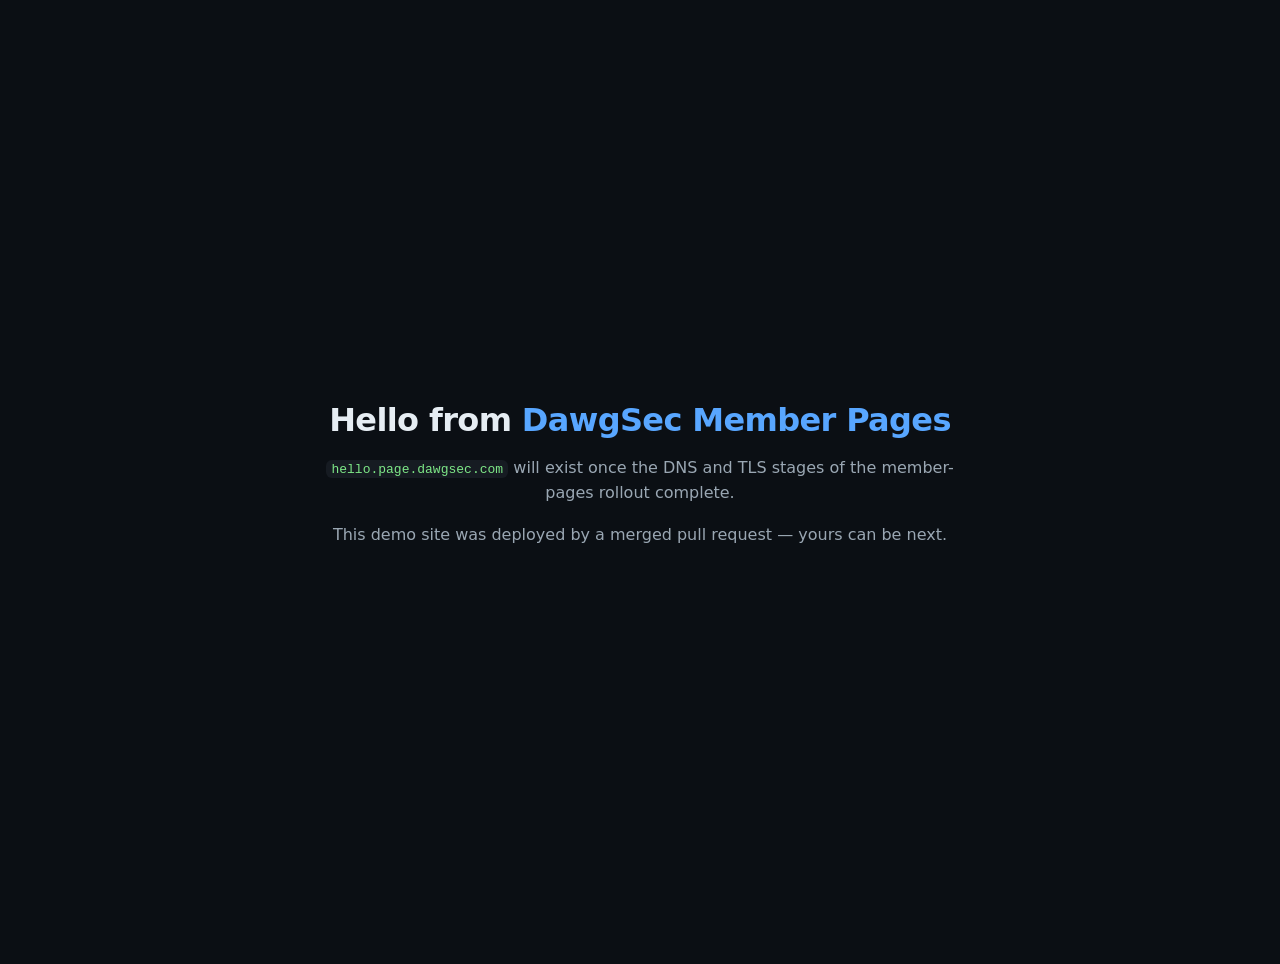
==== sites/hello/index.html @ eeaaacc8 "DawgSec member pages: PR-to-deploy static sites Adds README, PR template, sites/ validator, PR valid" ====
<!DOCTYPE html>
<html lang="en">
<head>
<meta charset="utf-8">
<meta name="viewport" content="width=device-width, initial-scale=1">
<title>Hello from DawgSec Member Pages</title>
<style>
  html, body { height: 100%; margin: 0; }
  body {
    display: flex; align-items: center; justify-content: center;
    background: #0b0f14; color: #e6edf3;
    font-family: ui-sans-serif, system-ui, -apple-system, "Segoe UI", sans-serif;
    text-align: center; padding: 2rem;
  }
  main { max-width: 40rem; }
  h1 { font-size: 2rem; margin: 0 0 1rem; letter-spacing: -0.02em; }
  h1 span { color: #58a6ff; }
  p { color: #9aa7b3; line-height: 1.6; }
  code { background: #161b22; padding: 0.15em 0.4em; border-radius: 6px; color: #7ee787; }
</style>
</head>
<body>
  <main>
    <h1>Hello from <span>DawgSec Member Pages</span></h1>
    <p>
      <code>hello.page.dawgsec.com</code> will exist once the DNS and TLS
      stages of the member-pages rollout complete.
    </p>
    <p>This demo site was deployed by a merged pull request &mdash; yours can be next.</p>
  </main>
</body>
</html>
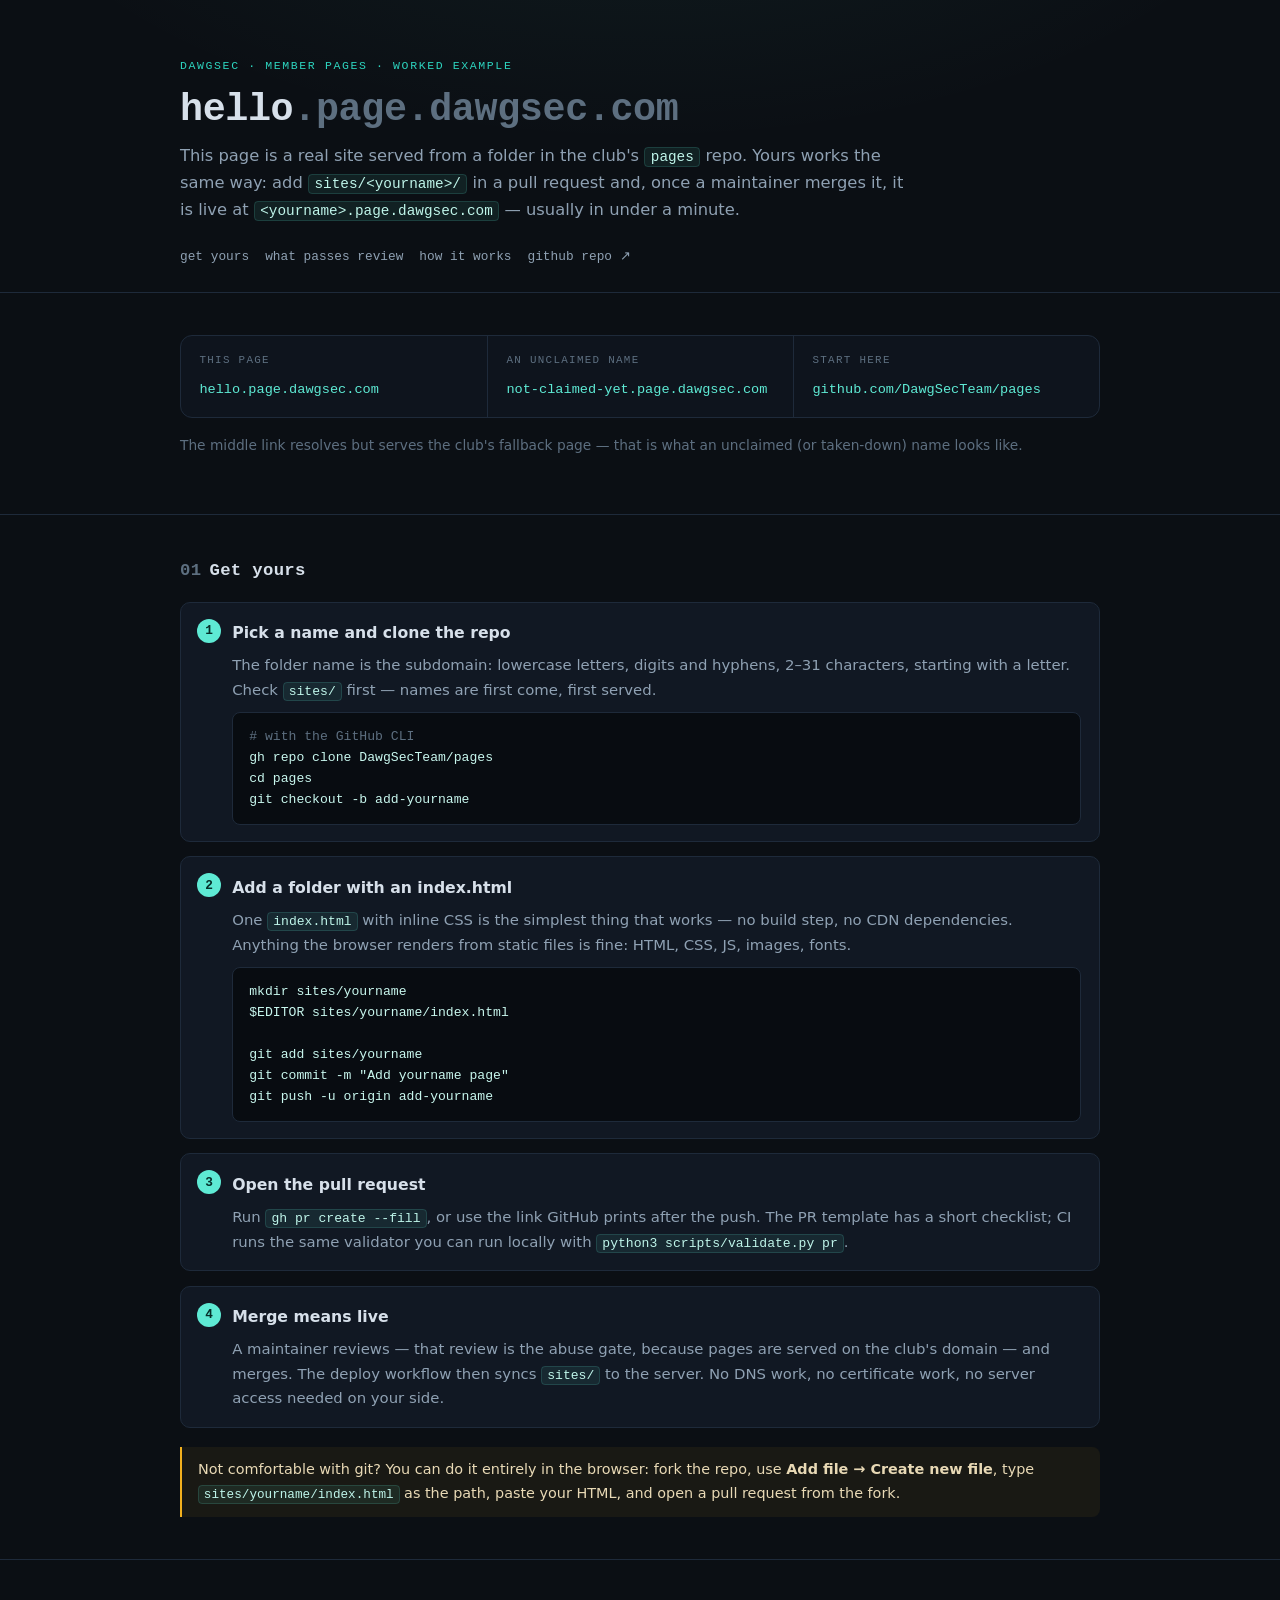
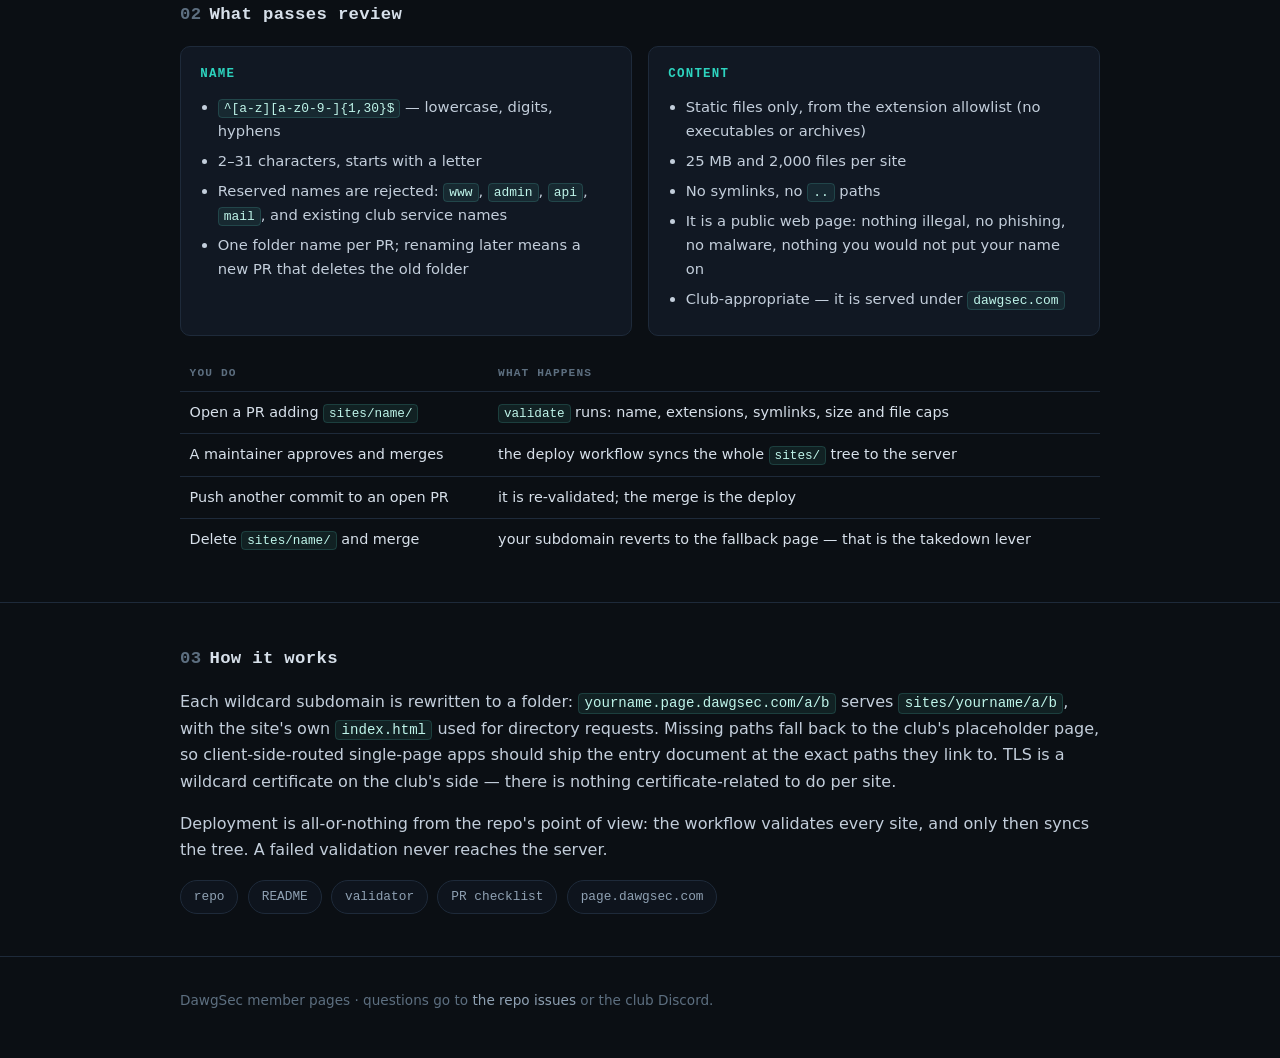
==== commit 7f2d4537: "hello: worked example with real setup instructions, links and rules" ====
--- a/sites/hello/index.html
+++ b/sites/hello/index.html
@@ -1,32 +1,202 @@
-<!DOCTYPE html>
+<!doctype html>
 <html lang="en">
 <head>
 <meta charset="utf-8">
 <meta name="viewport" content="width=device-width, initial-scale=1">
-<title>Hello from DawgSec Member Pages</title>
+<title>hello.page.dawgsec.com — Member Pages</title>
+<meta name="description" content="DawgSec member pages: get your own site at name.page.dawgsec.com by opening a pull request.">
+<link rel="icon" href="data:image/svg+xml,%3Csvg xmlns='http://www.w3.org/2000/svg' viewBox='0 0 32 32'%3E%3Crect width='32' height='32' rx='7' fill='%235eead4'/%3E%3Ctext x='7' y='23' font-family='monospace' font-size='15' font-weight='bold' fill='%230b0f14'%3E%3E_%3C/text%3E%3C/svg%3E">
 <style>
-  html, body { height: 100%; margin: 0; }
-  body {
-    display: flex; align-items: center; justify-content: center;
-    background: #0b0f14; color: #e6edf3;
-    font-family: ui-sans-serif, system-ui, -apple-system, "Segoe UI", sans-serif;
-    text-align: center; padding: 2rem;
+  :root{
+    --bg:#0b0f14; --panel:#111823; --panel-2:#0e141d; --line:#1e2a3a;
+    --ink:#d7e0ea; --muted:#8fa1b3; --dim:#5d6f80;
+    --teal:#5eead4; --teal-dim:#2dd4bf; --gold:#f2b01e;
+    --mono:ui-monospace,SFMono-Regular,Menlo,Consolas,monospace;
+    --sans:system-ui,-apple-system,"Segoe UI",Roboto,Helvetica,Arial,sans-serif;
+    --max:60rem;
   }
-  main { max-width: 40rem; }
-  h1 { font-size: 2rem; margin: 0 0 1rem; letter-spacing: -0.02em; }
-  h1 span { color: #58a6ff; }
-  p { color: #9aa7b3; line-height: 1.6; }
-  code { background: #161b22; padding: 0.15em 0.4em; border-radius: 6px; color: #7ee787; }
+  *{box-sizing:border-box}
+  html{-webkit-text-size-adjust:100%}
+  body{margin:0;background:var(--bg);color:var(--ink);font-family:var(--sans);line-height:1.65;font-size:16px;
+       background-image:radial-gradient(60rem 30rem at 50% -12rem,rgba(94,234,212,.07),transparent 70%);}
+  a{color:var(--teal);text-decoration:none}
+  a:hover{text-decoration:underline;text-underline-offset:2px}
+  code,kbd{font-family:var(--mono);font-size:.88em;background:rgba(94,234,212,.08);border:1px solid rgba(94,234,212,.15);
+       border-radius:4px;padding:.08em .38em;color:#bff5ea;white-space:nowrap}
+  .wrap{max-width:var(--max);margin:0 auto;padding:0 1.25rem}
+  header{padding:3.5rem 0 1.5rem;border-bottom:1px solid var(--line)}
+  .kicker{font-family:var(--mono);font-size:.72rem;letter-spacing:.14em;text-transform:uppercase;color:var(--teal-dim);margin:0 0 .8rem}
+  h1{font-family:var(--mono);font-size:clamp(1.6rem,4.5vw,2.4rem);line-height:1.15;margin:0 0 .7rem;letter-spacing:-.01em;word-break:break-word}
+  h1 .sub{color:var(--dim)}
+  .lede{color:var(--muted);max-width:46rem;margin:0;font-size:1.02rem}
+  nav.top{display:flex;gap:1rem;flex-wrap:wrap;margin:1.4rem 0 0;font-family:var(--mono);font-size:.8rem}
+  nav.top a{color:var(--muted);border-bottom:1px solid transparent}
+  nav.top a:hover{color:var(--teal);text-decoration:none;border-color:var(--teal)}
+  section{padding:2.6rem 0;border-bottom:1px solid var(--line)}
+  h2{font-family:var(--mono);font-size:1.08rem;letter-spacing:.02em;margin:0 0 1rem;color:var(--ink)}
+  h2 .num{color:var(--dim);margin-right:.5rem}
+  p{margin:0 0 1rem;color:#c3cedb}
+  .proof{display:grid;grid-template-columns:1fr;border:1px solid var(--line);border-radius:12px;overflow:hidden;background:var(--panel-2)}
+  @media(min-width:720px){.proof{grid-template-columns:repeat(3,1fr)}}
+  .proof div{padding:1rem 1.15rem;border-top:1px solid var(--line)}
+  .proof div:first-child{border-top:0}
+  @media(min-width:720px){.proof div{border-top:0;border-left:1px solid var(--line)}.proof div:first-child{border-left:0}}
+  .proof .lbl{font-family:var(--mono);font-size:.68rem;letter-spacing:.12em;text-transform:uppercase;color:var(--dim);display:block;margin-bottom:.3rem}
+  .proof .val{font-family:var(--mono);font-size:.85rem;word-break:break-all}
+  ol.steps{list-style:none;counter-reset:step;margin:0;padding:0;display:flex;flex-direction:column;gap:.9rem}
+  ol.steps>li{position:relative;counter-increment:step;background:var(--panel);border:1px solid var(--line);border-radius:10px;padding:1rem 1.1rem 1rem 3.2rem}
+  ol.steps>li::before{content:counter(step);position:absolute;left:1rem;top:1rem;width:1.5rem;height:1.5rem;border-radius:50%;
+      display:grid;place-items:center;font-family:var(--mono);font-size:.8rem;font-weight:700;color:#062e29;background:var(--teal)}
+  ol.steps h3{margin:.1rem 0 .45rem;font-size:.98rem;font-weight:650;color:var(--ink)}
+  ol.steps p{margin:0 0 .6rem;font-size:.93rem;color:var(--muted)}
+  ol.steps p:last-child{margin-bottom:0}
+  pre{margin:0;background:#080c11;border:1px solid var(--line);border-radius:8px;padding:.85rem 1rem;overflow-x:auto;
+      font-family:var(--mono);font-size:.82rem;line-height:1.6;color:#c8f7ee}
+  pre .c{color:var(--dim)}
+  .grid2{display:grid;grid-template-columns:1fr;gap:1rem}
+  @media(min-width:760px){.grid2{grid-template-columns:1fr 1fr}}
+  .card{background:var(--panel);border:1px solid var(--line);border-radius:10px;padding:1.1rem 1.2rem}
+  .card h3{margin:0 0 .6rem;font-family:var(--mono);font-size:.78rem;letter-spacing:.1em;text-transform:uppercase;color:var(--teal-dim)}
+  .card ul{margin:0;padding-left:1.1rem;color:#c3cedb;font-size:.92rem}
+  .card li{margin:.35rem 0}
+  .card li b{color:var(--ink)}
+  .note{border-left:2px solid var(--gold);background:rgba(242,176,30,.06);padding:.7rem 1rem;border-radius:0 8px 8px 0;color:#e8d9b5;font-size:.9rem;margin:1.2rem 0 0}
+  table{width:100%;border-collapse:collapse;font-size:.9rem;margin:0}
+  th,td{text-align:left;padding:.55rem .6rem;border-top:1px solid var(--line);vertical-align:top}
+  th{font-family:var(--mono);font-size:.7rem;letter-spacing:.1em;text-transform:uppercase;color:var(--dim);border-top:0}
+  td code{white-space:normal}
+  footer{padding:2rem 0 3rem;color:var(--dim);font-size:.85rem}
+  footer a{color:var(--muted)}
+  .links{display:flex;flex-wrap:wrap;gap:.6rem;margin-top:1rem}
+  .links a{font-family:var(--mono);font-size:.8rem;border:1px solid var(--line);border-radius:999px;padding:.35rem .8rem;color:var(--muted);background:var(--panel-2)}
+  .links a:hover{border-color:var(--teal);color:var(--teal);text-decoration:none}
 </style>
 </head>
 <body>
-  <main>
-    <h1>Hello from <span>DawgSec Member Pages</span></h1>
-    <p>
-      <code>hello.page.dawgsec.com</code> will exist once the DNS and TLS
-      stages of the member-pages rollout complete.
-    </p>
-    <p>This demo site was deployed by a merged pull request &mdash; yours can be next.</p>
-  </main>
+
+<header>
+  <div class="wrap">
+    <p class="kicker">DawgSec · member pages · worked example</p>
+    <h1>hello<span class="sub">.page.dawgsec.com</span></h1>
+    <p class="lede">This page is a real site served from a folder in the club's <code>pages</code> repo. Yours works the same way: add <code>sites/&lt;yourname&gt;/</code> in a pull request and, once a maintainer merges it, it is live at <code>&lt;yourname&gt;.page.dawgsec.com</code> — usually in under a minute.</p>
+    <nav class="top">
+      <a href="#get">get yours</a>
+      <a href="#rules">what passes review</a>
+      <a href="#mechanics">how it works</a>
+      <a href="https://github.com/DawgSecTeam/pages">github repo ↗</a>
+    </nav>
+  </div>
+</header>
+
+<section>
+  <div class="wrap">
+    <div class="proof">
+      <div>
+        <span class="lbl">this page</span>
+        <span class="val"><a href="https://hello.page.dawgsec.com/">hello.page.dawgsec.com</a></span>
+      </div>
+      <div>
+        <span class="lbl">an unclaimed name</span>
+        <span class="val"><a href="https://not-claimed-yet.page.dawgsec.com/">not-claimed-yet.page.dawgsec.com</a></span>
+      </div>
+      <div>
+        <span class="lbl">start here</span>
+        <span class="val"><a href="https://github.com/DawgSecTeam/pages">github.com/DawgSecTeam/pages</a></span>
+      </div>
+    </div>
+    <p style="margin-top:1rem;font-size:.86rem;color:var(--dim)">The middle link resolves but serves the club's fallback page — that is what an unclaimed (or taken-down) name looks like.</p>
+  </div>
+</section>
+
+<section id="get">
+  <div class="wrap">
+    <h2><span class="num">01</span>Get yours</h2>
+    <ol class="steps">
+      <li>
+        <h3>Pick a name and clone the repo</h3>
+        <p>The folder name is the subdomain: lowercase letters, digits and hyphens, 2–31 characters, starting with a letter. Check <code>sites/</code> first — names are first come, first served.</p>
+<pre><span class="c"># with the GitHub CLI</span>
+gh repo clone DawgSecTeam/pages
+cd pages
+git checkout -b add-yourname</pre>
+      </li>
+      <li>
+        <h3>Add a folder with an index.html</h3>
+        <p>One <code>index.html</code> with inline CSS is the simplest thing that works — no build step, no CDN dependencies. Anything the browser renders from static files is fine: HTML, CSS, JS, images, fonts.</p>
+<pre>mkdir sites/yourname
+$EDITOR sites/yourname/index.html
+
+git add sites/yourname
+git commit -m "Add yourname page"
+git push -u origin add-yourname</pre>
+      </li>
+      <li>
+        <h3>Open the pull request</h3>
+        <p>Run <code>gh pr create --fill</code>, or use the link GitHub prints after the push. The PR template has a short checklist; CI runs the same validator you can run locally with <code>python3 scripts/validate.py pr</code>.</p>
+      </li>
+      <li>
+        <h3>Merge means live</h3>
+        <p>A maintainer reviews — that review is the abuse gate, because pages are served on the club's domain — and merges. The deploy workflow then syncs <code>sites/</code> to the server. No DNS work, no certificate work, no server access needed on your side.</p>
+      </li>
+    </ol>
+    <p class="note">Not comfortable with git? You can do it entirely in the browser: fork the repo, use <b>Add file → Create new file</b>, type <code>sites/yourname/index.html</code> as the path, paste your HTML, and open a pull request from the fork.</p>
+  </div>
+</section>
+
+<section id="rules">
+  <div class="wrap">
+    <h2><span class="num">02</span>What passes review</h2>
+    <div class="grid2">
+      <div class="card">
+        <h3>Name</h3>
+        <ul>
+          <li><code>^[a-z][a-z0-9-]{1,30}$</code> — lowercase, digits, hyphens</li>
+          <li>2–31 characters, starts with a letter</li>
+          <li>Reserved names are rejected: <code>www</code>, <code>admin</code>, <code>api</code>, <code>mail</code>, and existing club service names</li>
+          <li>One folder name per PR; renaming later means a new PR that deletes the old folder</li>
+        </ul>
+      </div>
+      <div class="card">
+        <h3>Content</h3>
+        <ul>
+          <li>Static files only, from the extension allowlist (no executables or archives)</li>
+          <li>25 MB and 2,000 files per site</li>
+          <li>No symlinks, no <code>..</code> paths</li>
+          <li>It is a public web page: nothing illegal, no phishing, no malware, nothing you would not put your name on</li>
+          <li>Club-appropriate — it is served under <code>dawgsec.com</code></li>
+        </ul>
+      </div>
+    </div>
+    <table style="margin-top:1.2rem">
+      <tr><th>you do</th><th>what happens</th></tr>
+      <tr><td>Open a PR adding <code>sites/name/</code></td><td><code>validate</code> runs: name, extensions, symlinks, size and file caps</td></tr>
+      <tr><td>A maintainer approves and merges</td><td>the deploy workflow syncs the whole <code>sites/</code> tree to the server</td></tr>
+      <tr><td>Push another commit to an open PR</td><td>it is re-validated; the merge is the deploy</td></tr>
+      <tr><td>Delete <code>sites/name/</code> and merge</td><td>your subdomain reverts to the fallback page — that is the takedown lever</td></tr>
+    </table>
+  </div>
+</section>
+
+<section id="mechanics">
+  <div class="wrap">
+    <h2><span class="num">03</span>How it works</h2>
+    <p>Each wildcard subdomain is rewritten to a folder: <code>yourname.page.dawgsec.com/a/b</code> serves <code>sites/yourname/a/b</code>, with the site's own <code>index.html</code> used for directory requests. Missing paths fall back to the club's placeholder page, so client-side-routed single-page apps should ship the entry document at the exact paths they link to. TLS is a wildcard certificate on the club's side — there is nothing certificate-related to do per site.</p>
+    <p>Deployment is all-or-nothing from the repo's point of view: the workflow validates every site, and only then syncs the tree. A failed validation never reaches the server.</p>
+    <div class="links">
+      <a href="https://github.com/DawgSecTeam/pages">repo</a>
+      <a href="https://github.com/DawgSecTeam/pages/blob/main/README.md">README</a>
+      <a href="https://github.com/DawgSecTeam/pages/blob/main/scripts/validate.py">validator</a>
+      <a href="https://github.com/DawgSecTeam/pages/blob/main/.github/PULL_REQUEST_TEMPLATE.md">PR checklist</a>
+      <a href="https://page.dawgsec.com/">page.dawgsec.com</a>
+    </div>
+  </div>
+</section>
+
+<footer>
+  <div class="wrap">
+    DawgSec member pages · questions go to <a href="https://github.com/DawgSecTeam/pages/issues">the repo issues</a> or the club Discord.
+  </div>
+</footer>
+
 </body>
 </html>
